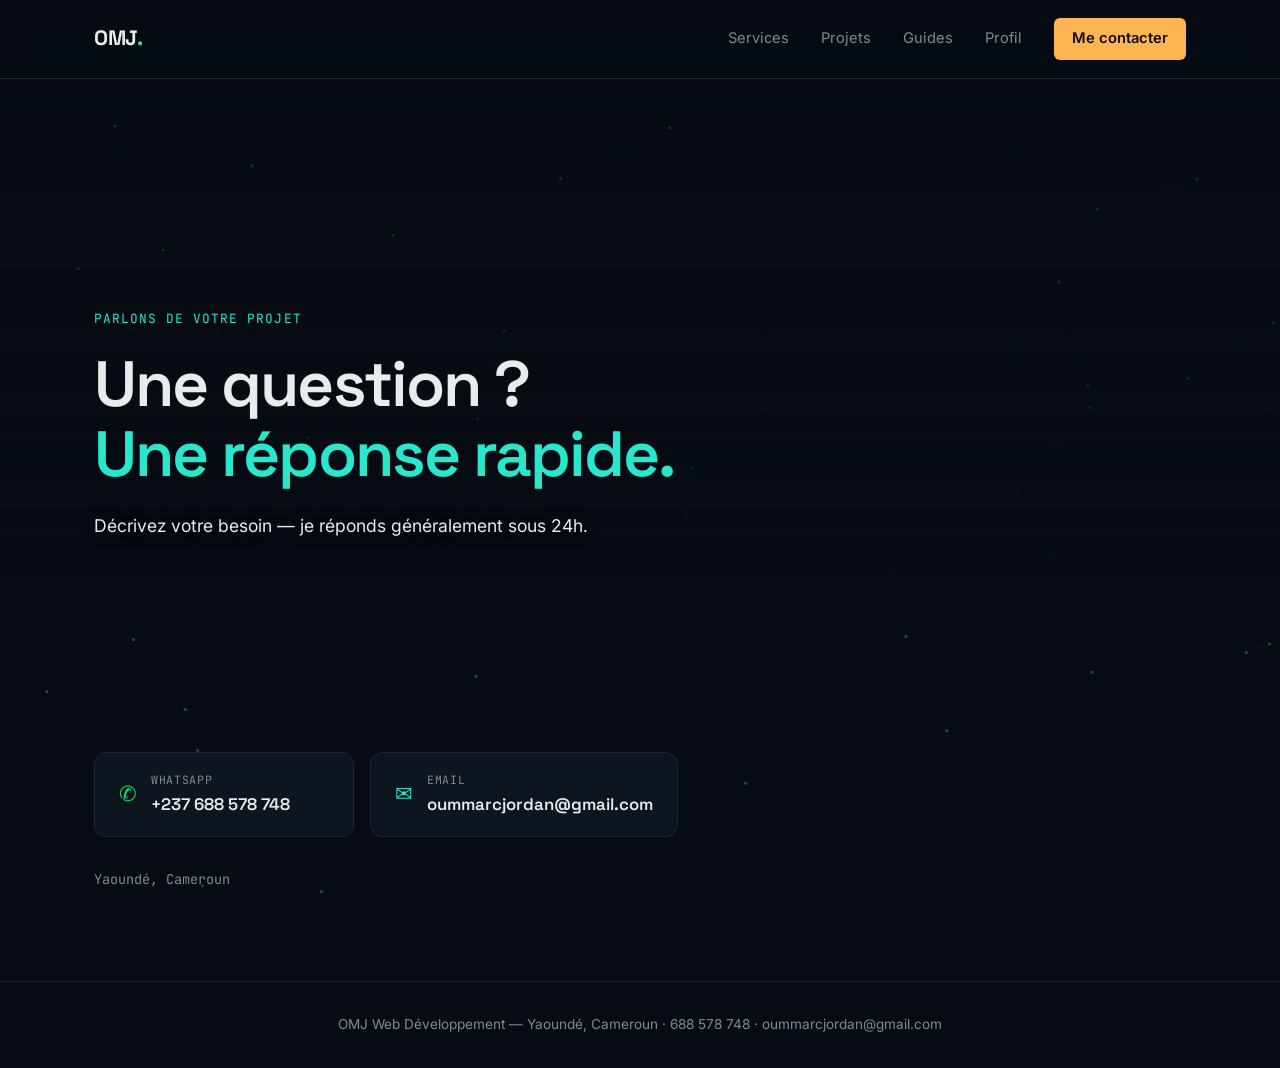
==== contact.html @ 4c15ec17 "Create contact.html" ====
<!DOCTYPE html>
<html lang="fr">
<head>
<meta charset="UTF-8">
<meta name="viewport" content="width=device-width, initial-scale=1.0">
<title>Contact — OMJ Web Développement</title>
<meta name="description" content="Contactez Marc Jordan Oum, OMJ Web Développement — WhatsApp, email, Yaoundé, Cameroun.">
<link href="https://fonts.googleapis.com/css2?family=Space+Grotesk:wght@500;600;700&family=Inter:wght@400;500;600&family=JetBrains+Mono:wght@400;500&display=swap" rel="stylesheet">
<link rel="stylesheet" href="style.css">
</head>
<body>

<div id="preloader">
  <div class="loader-track"><div class="loader-icon">💻</div></div>
  <p class="loader-text">Chargement…</p>
</div>

<canvas id="node-canvas"></canvas>

<nav class="nav">
  <div class="nav-inner">
    <a href="index.html" class="logo">OMJ<span class="logo-dot">.</span></a>
    <div class="nav-links">
      <a href="services.html">Services</a>
      <a href="projets.html">Projets</a>
      <a href="guides.html">Guides</a>
      <a href="profil.html">Profil</a>
      <a href="contact.html" class="nav-cta active">Me contacter</a>
    </div>
  </div>
</nav>

<header class="photo-hero" style="min-height:70svh;">
  <div class="photo-hero-bg" style="background-image:url('images/hero-contact.jpg')"></div>
  <div class="photo-hero-overlay"></div>
  <div class="photo-hero-content">
    <p class="eyebrow">Parlons de votre projet</p>
    <h1 class="hero-title">Une question ?<br><span class="accent">Une réponse rapide.</span></h1>
    <p class="hero-sub">Décrivez votre besoin — je réponds généralement sous 24h.</p>
  </div>
</header>

<section id="contact">
  <div class="contact-actions">
    <a href="https://wa.me/237688578748" target="_blank" rel="noopener" class="contact-btn contact-btn-whatsapp">
      <span class="contact-btn-icon">✆</span>
      <span class="contact-btn-text">
        <span class="contact-btn-label">WhatsApp</span>
        <span class="contact-btn-value">+237 688 578 748</span>
      </span>
    </a>
    <a href="mailto:oummarcjordan@gmail.com" class="contact-btn">
      <span class="contact-btn-icon">✉</span>
      <span class="contact-btn-text">
        <span class="contact-btn-label">Email</span>
        <span class="contact-btn-value">oummarcjordan@gmail.com</span>
      </span>
    </a>
  </div>
  <p class="contact-links">Yaoundé, Cameroun</p>
</section>

<footer class="footer">
  <p>OMJ Web Développement — Yaoundé, Cameroun · 688 578 748 · oummarcjordan@gmail.com</p>
</footer>

<script src="main.js"></script>
</body>
</html>
---- style.css ----
/* ============================================
   TOKENS — Circuit Cyan
   ============================================ */
:root {
  --bg: #060C12;
  --surface: #0D161F;
  --surface-2: #121D28;
  --text: #E8ECEF;
  --text-muted: #7C8B96;
  --accent: #29E7CD;
  --accent-dim: #29E7CD22;
  --warm: #FFB454;
  --warm-dim: #FFB45422;
  --border: #1C2833;

  --font-display: 'Space Grotesk', sans-serif;
  --font-body: 'Inter', sans-serif;
  --font-mono: 'JetBrains Mono', monospace;

  --maxw: 1140px;
}

* { margin: 0; padding: 0; box-sizing: border-box; }

html { scroll-behavior: smooth; }

body {
  background: var(--bg);
  color: var(--text);
  font-family: var(--font-body);
  line-height: 1.6;
  -webkit-font-smoothing: antialiased;
  overflow-x: hidden;
}

a { color: inherit; text-decoration: none; }
ul { list-style: none; }

@media (prefers-reduced-motion: reduce) {
  *, *::before, *::after {
    animation-duration: 0.01ms !important;
    transition-duration: 0.01ms !important;
  }
}

/* PRELOADER */
#preloader {
  position: fixed;
  inset: 0;
  z-index: 999;
  background: var(--bg);
  display: flex;
  flex-direction: column;
  align-items: center;
  justify-content: center;
  gap: 22px;
  transition: opacity 0.5s ease, visibility 0.5s ease;
}
#preloader.hidden { opacity: 0; visibility: hidden; pointer-events: none; }
.loader-track { width: 140px; height: 2px; background: var(--border); position: relative; overflow: visible; }
.loader-icon {
  position: absolute; top: 50%; left: 0; transform: translateY(-50%);
  font-size: 1.3rem; color: var(--accent);
  animation: loader-slide 1.4s ease-in-out infinite;
}
@keyframes loader-slide {
  0% { left: 0; opacity: 0.4; }
  50% { opacity: 1; }
  100% { left: calc(100% - 20px); opacity: 0.4; }
}
.loader-text {
  font-family: var(--font-mono); font-size: 0.75rem; color: var(--text-muted);
  letter-spacing: 0.1em; text-transform: uppercase;
}

/* CANVAS FOND (noeuds) */
#node-canvas {
  position: fixed; top: 0; left: 0; width: 100%; height: 100%;
  z-index: 0; opacity: 0.45; pointer-events: none;
}

/* PHOTO HERO PLEIN ECRAN */
.photo-hero {
  position: relative; min-height: 100svh; width: 100%;
  display: flex; align-items: flex-end; z-index: 1; overflow: hidden;
}
.photo-hero-bg {
  position: absolute; inset: 0; background-size: cover;
  background-position: center 20%; z-index: 0;
}
.photo-hero-overlay {
  position: absolute; inset: 0;
  background: linear-gradient(0deg, var(--bg) 5%, rgba(6,12,18,0.55) 45%, rgba(6,12,18,0.35) 100%);
  z-index: 1;
}
.photo-hero-content {
  position: relative; z-index: 2; max-width: var(--maxw);
  margin: 0 auto; padding: 0 24px 90px; width: 100%;
}
#brain-canvas { position: absolute; inset: 0; z-index: 1; opacity: 0.55; mix-blend-mode: screen; }

.eyebrow {
  font-family: var(--font-mono); font-size: 0.8rem; color: var(--accent);
  letter-spacing: 0.08em; text-transform: uppercase; margin-bottom: 20px;
}
.hero-title {
  font-family: var(--font-display); font-size: clamp(2.2rem, 6vw, 4rem);
  font-weight: 600; line-height: 1.1; letter-spacing: -0.03em; max-width: 16ch;
}
.hero-title .accent { color: var(--accent); }
.hero-sub {
  margin-top: 22px; font-size: 1.1rem; color: var(--text); max-width: 48ch;
  text-shadow: 0 2px 12px rgba(0,0,0,0.5);
}
.hero-actions { margin-top: 36px; display: flex; gap: 16px; flex-wrap: wrap; }

.btn {
  padding: 14px 26px; border-radius: 8px; font-weight: 600; font-size: 0.95rem;
  display: inline-block; transition: transform 0.15s ease, opacity 0.15s ease;
}
.btn:hover { transform: translateY(-2px); }
.btn-primary { background: var(--warm); color: #0B0E14; }
.btn-ghost { border: 1px solid rgba(232,236,239,0.4); color: var(--text); backdrop-filter: blur(6px); }
.btn-ghost:hover { border-color: var(--accent); }

/* NAV */
.nav {
  position: fixed; top: 0; left: 0; right: 0; z-index: 100;
  background: rgba(6, 12, 18, 0.75); backdrop-filter: blur(12px);
  border-bottom: 1px solid var(--border);
}
.nav-inner {
  max-width: var(--maxw); margin: 0 auto; padding: 18px 24px;
  display: flex; justify-content: space-between; align-items: center;
}
.logo { font-family: var(--font-display); font-weight: 700; font-size: 1.3rem; letter-spacing: -0.02em; }
.logo-dot { color: var(--accent); }
.nav-links { display: flex; align-items: center; gap: 32px; font-size: 0.92rem; color: var(--text-muted); }
.nav-links a:hover { color: var(--text); }
.nav-links a.active { color: var(--accent); }
.nav-cta { background: var(--warm); color: #0B0E14 !important; padding: 9px 18px; border-radius: 6px; font-weight: 600; }
.nav-cta:hover { opacity: 0.9; }

/* HERO FLOW (diagramme home) */
.hero-flow { display: flex; align-items: center; justify-content: center; gap: 0; flex-wrap: wrap; padding: 32px 0; }
.flow-node {
  background: rgba(13,22,31,0.85); border: 1px solid var(--border); border-radius: 10px;
  padding: 18px 22px; display: flex; flex-direction: column; gap: 6px; min-width: 160px;
  animation: pulse-node 3s ease-in-out infinite; backdrop-filter: blur(6px);
}
.flow-process { border-color: var(--accent); box-shadow: 0 0 24px var(--accent-dim); animation-delay: 0.5s; }
.flow-output { animation-delay: 1s; }
@keyframes pulse-node { 0%, 100% { transform: scale(1); } 50% { transform: scale(1.03); } }
.flow-label { font-family: var(--font-mono); font-size: 0.7rem; color: var(--text-muted); letter-spacing: 0.08em; }
.flow-value { font-family: var(--font-display); font-size: 0.95rem; font-weight: 500; }
.flow-line { width: 48px; height: 2px; background: linear-gradient(90deg, var(--border), var(--accent)); position: relative; overflow: hidden; }
.flow-line::after {
  content: ''; position: absolute; top: 0; left: -100%; width: 100%; height: 100%;
  background: var(--accent); animation: flow-travel 2s linear infinite;
}
.flow-line-2::after { animation-delay: 1s; }
@keyframes flow-travel { to { left: 100%; } }
@media (max-width: 640px) { .flow-line { width: 2px; height: 24px; } }

/* SECTIONS */
section { position: relative; z-index: 1; max-width: var(--maxw); margin: 0 auto; padding: 90px 24px; }
.section-eyebrow {
  font-family: var(--font-mono); font-size: 0.8rem; color: var(--accent);
  letter-spacing: 0.08em; text-transform: uppercase; margin-bottom: 14px;
}
.section-title {
  font-family: var(--font-display); font-size: clamp(1.8rem, 4vw, 2.6rem);
  font-weight: 600; letter-spacing: -0.02em; max-width: 18ch;
}
.section-sub { margin-top: 16px; color: var(--text-muted); max-width: 50ch; font-size: 1.05rem; }

/* ACCORDEONS */
.accordion-group { margin-top: 48px; display: flex; flex-direction: column; gap: 14px; }
.accordion { background: var(--surface); border: 1px solid var(--border); border-radius: 12px; overflow: hidden; }
.accordion[open] { border-color: var(--accent); }
.accordion summary {
  list-style: none; cursor: pointer; padding: 22px 26px; display: flex; align-items: center;
  justify-content: space-between; gap: 16px; font-family: var(--font-display); font-weight: 600; font-size: 1.08rem;
}
.accordion summary::-webkit-details-marker { display: none; }
.accordion summary .acc-meta {
  font-family: var(--font-mono); font-weight: 400; font-size: 0.78rem; color: var(--text-muted);
  margin-left: auto; margin-right: 14px; white-space: nowrap;
}
.accordion summary .acc-arrow { color: var(--accent); font-size: 1rem; transition: transform 0.25s ease; flex-shrink: 0; }
.accordion[open] summary .acc-arrow { transform: rotate(180deg); }
.accordion-body { padding: 0 26px 28px; animation: acc-reveal 0.25s ease; }
@keyframes acc-reveal { from { opacity: 0; transform: translateY(-6px); } to { opacity: 1; transform: translateY(0); } }
.accordion-body p.acc-intro { color: var(--text-muted); font-size: 0.95rem; margin-bottom: 22px; max-width: 60ch; }

/* CARTES */
.card-grid { display: grid; grid-template-columns: repeat(auto-fit, minmax(250px, 1fr)); gap: 18px; }
.price-card {
  background: var(--surface-2); border: 1px solid var(--border); border-radius: 12px;
  padding: 26px 24px; transition: transform 0.2s ease, border-color 0.2s ease;
}
.price-card:hover { transform: translateY(-3px); border-color: var(--accent); }
.price-card h4 { font-family: var(--font-display); font-size: 1.05rem; font-weight: 600; margin-bottom: 10px; }
.price-range { font-family: var(--font-mono); font-size: 1.15rem; font-weight: 500; color: var(--accent); margin-bottom: 4px; }
.price-range-usd { font-family: var(--font-mono); font-size: 0.82rem; color: var(--warm); margin-bottom: 14px; }
.price-desc { color: var(--text-muted); font-size: 0.9rem; }
.pricing-note { margin-top: 28px; color: var(--text-muted); font-size: 0.85rem; }
.pricing-note a { color: var(--accent); border-bottom: 1px solid var(--accent); }

/* PROJETS */
.project-card { background: var(--surface-2); border: 1px solid var(--border); border-radius: 12px; padding: 28px; display: flex; flex-direction: column; gap: 12px; }
.project-card h4 { font-family: var(--font-display); font-size: 1.1rem; font-weight: 600; }
.project-card p { color: var(--text-muted); font-size: 0.92rem; }
.project-status {
  font-family: var(--font-mono); font-size: 0.7rem; text-transform: uppercase; letter-spacing: 0.06em;
  color: var(--accent); width: fit-content; padding: 4px 10px; border: 1px solid var(--accent); border-radius: 20px;
}
.project-link { margin-top: 6px; font-family: var(--font-mono); font-size: 0.85rem; color: var(--warm); display: inline-flex; align-items: center; gap: 6px; width: fit-content; }
.project-link:hover { text-decoration: underline; }

/* GUIDES */
.guide-card { background: var(--surface-2); border: 1px solid var(--border); border-radius: 12px; overflow: hidden; display: flex; flex-direction: column; }
.guide-cover { width: 100%; aspect-ratio: 3/4; object-fit: cover; display: block; }
.guide-body { padding: 20px; display: flex; flex-direction: column; gap: 8px; flex: 1; }
.guide-body h4 { font-family: var(--font-display); font-size: 1rem; font-weight: 600; }
.guide-body p { color: var(--text-muted); font-size: 0.88rem; flex: 1; }
.guide-price { font-family: var(--font-mono); color: var(--accent); font-size: 1rem; }
.guide-price-usd { font-family: var(--font-mono); color: var(--warm); font-size: 0.78rem; margin-bottom: 8px; }
.guide-cta { margin-top: 6px; text-align: center; background: var(--warm); color: #0B0E14; padding: 10px; border-radius: 8px; font-weight: 600; font-size: 0.88rem; }
.guide-cta:hover { opacity: 0.9; }
.guides-grid { display: grid; grid-template-columns: repeat(auto-fit, minmax(220px, 1fr)); gap: 20px; margin-top: 48px; }
.pack-banner {
  margin-top: 44px; background: linear-gradient(135deg, var(--surface-2), var(--surface));
  border: 1px solid var(--accent); border-radius: 14px; padding: 32px;
  display: flex; flex-wrap: wrap; gap: 24px; align-items: center; justify-content: space-between;
}
.pack-banner h4 { font-family: var(--font-display); font-size: 1.3rem; margin-bottom: 6px; }
.pack-banner p { color: var(--text-muted); font-size: 0.92rem; }

/* TRUST */
.trust-grid { margin-top: 48px; display: grid; grid-template-columns: repeat(auto-fit, minmax(280px, 1fr)); gap: 24px; }
.trust-card { background: var(--surface); border: 1px solid var(--border); border-left: 3px solid var(--accent); border-radius: 10px; padding: 28px; }
.trust-card p { font-family: var(--font-display); font-size: 1.05rem; font-weight: 500; line-height: 1.5; margin-bottom: 16px; }
.trust-card cite { font-family: var(--font-mono); font-size: 0.8rem; color: var(--text-muted); font-style: normal; }

/* PROCESS */
.process-flow { margin-top: 48px; display: grid; grid-template-columns: repeat(auto-fit, minmax(220px, 1fr)); gap: 32px; }
.process-step { border-left: 2px solid var(--accent); padding-left: 24px; }
.process-step h3 { font-family: var(--font-display); font-size: 1.25rem; font-weight: 600; margin-bottom: 10px; }
.process-step p { color: var(--text-muted); font-size: 0.95rem; }

/* PROFIL */
.profile-block { margin-top: 20px; display: grid; gap: 40px; }
.profile-summary { color: var(--text-muted); font-size: 1.02rem; max-width: 62ch; }
.timeline { margin-top: 8px; display: flex; flex-direction: column; gap: 22px; }
.timeline-item { border-left: 2px solid var(--border); padding-left: 20px; position: relative; }
.timeline-item::before { content: ''; position: absolute; left: -5px; top: 4px; width: 8px; height: 8px; border-radius: 50%; background: var(--accent); }
.timeline-item h4 { font-family: var(--font-display); font-size: 1rem; font-weight: 600; }
.timeline-item span { font-family: var(--font-mono); font-size: 0.75rem; color: var(--text-muted); }

/* CONTACT */
.contact-actions { margin-top: 32px; display: flex; flex-wrap: wrap; gap: 16px; }
.contact-btn {
  display: flex; align-items: center; gap: 14px; background: var(--surface); border: 1px solid var(--border);
  border-radius: 12px; padding: 18px 24px; min-width: 260px; transition: transform 0.15s ease, border-color 0.15s ease;
}
.contact-btn:hover { transform: translateY(-2px); border-color: var(--accent); }
.contact-btn-icon { font-size: 1.3rem; color: var(--accent); line-height: 1; }
.contact-btn-text { display: flex; flex-direction: column; gap: 2px; }
.contact-btn-label { font-family: var(--font-mono); font-size: 0.72rem; color: var(--text-muted); text-transform: uppercase; letter-spacing: 0.06em; }
.contact-btn-value { font-family: var(--font-display); font-size: 1.05rem; font-weight: 600; color: var(--text); }
.contact-btn-whatsapp .contact-btn-icon { color: #25D366; }
.contact-links { margin-top: 32px; display: flex; gap: 24px; font-family: var(--font-mono); font-size: 0.85rem; color: var(--text-muted); }
.contact-links a:hover { color: var(--text); }

/* FOOTER */
.footer { position: relative; z-index: 1; text-align: center; padding: 32px 24px; border-top: 1px solid var(--border); color: var(--text-muted); font-size: 0.85rem; }

/* FOCUS */
a:focus-visible, button:focus-visible { outline: 2px solid var(--accent); outline-offset: 3px; }

/* RESPONSIVE */
@media (max-width: 768px) {
  .nav-links { gap: 18px; font-size: 0.85rem; }
  .nav-links a:not(.nav-cta) { display: none; }
  section { padding: 64px 20px; }
  .hero-flow { flex-direction: column; }
  .photo-hero-content { padding: 0 20px 60px; }
  .accordion summary .acc-meta { display: none; }
  .pack-banner { flex-direction: column; align-items: flex-start; }
}
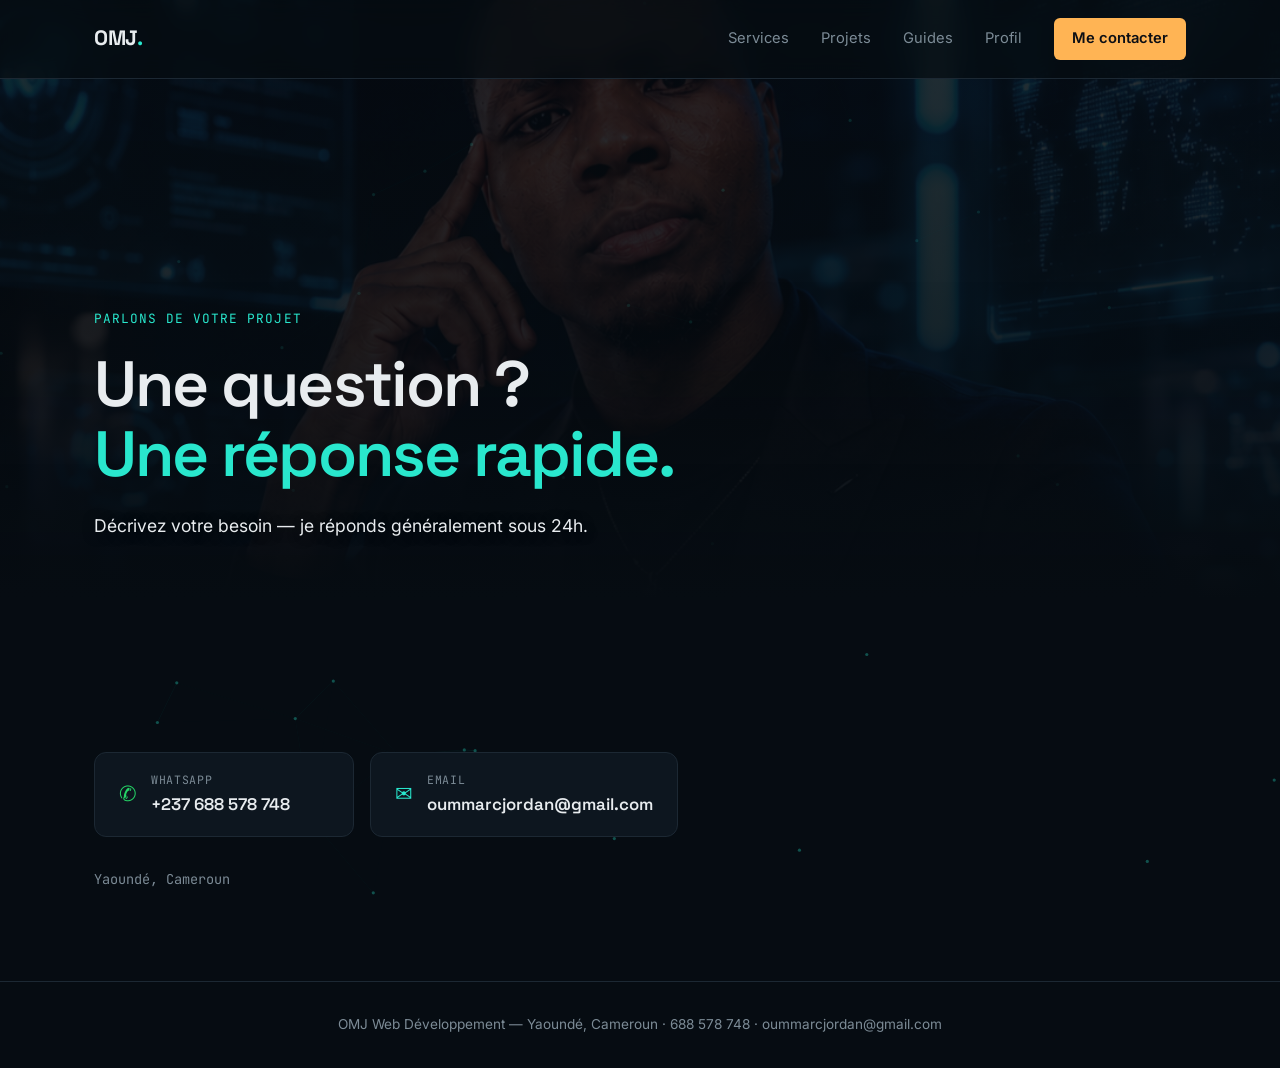
==== commit 365dda54: "Update contact.html" ====
--- a/contact.html
+++ b/contact.html
@@ -31,7 +31,7 @@
 </nav>
 
 <header class="photo-hero" style="min-height:70svh;">
-  <div class="photo-hero-bg" style="background-image:url('images/hero-contact.jpg')"></div>
+  <div class="photo-hero-bg" style="background-image:url('images/hero-contact.png')"></div>
   <div class="photo-hero-overlay"></div>
   <div class="photo-hero-content">
     <p class="eyebrow">Parlons de votre projet</p>
@@ -66,4 +66,4 @@
 
 <script src="main.js"></script>
 </body>
-</html>
+      </html>
--- a/style.css
+++ b/style.css
@@ -87,6 +87,7 @@
 .photo-hero-bg {
   position: absolute; inset: 0; background-size: cover;
   background-position: center 20%; z-index: 0;
+  opacity: 0.32; filter: brightness(0.75) saturate(0.85);
 }
 .photo-hero-overlay {
   position: absolute; inset: 0;
@@ -97,7 +98,7 @@
   position: relative; z-index: 2; max-width: var(--maxw);
   margin: 0 auto; padding: 0 24px 90px; width: 100%;
 }
-#brain-canvas { position: absolute; inset: 0; z-index: 1; opacity: 0.55; mix-blend-mode: screen; }
+#brain-canvas { position: absolute; inset: 0; z-index: 1; opacity: 1; mix-blend-mode: screen; }
 
 .eyebrow {
   font-family: var(--font-mono); font-size: 0.8rem; color: var(--accent);
@@ -288,4 +289,4 @@
   .photo-hero-content { padding: 0 20px 60px; }
   .accordion summary .acc-meta { display: none; }
   .pack-banner { flex-direction: column; align-items: flex-start; }
-}
+   }
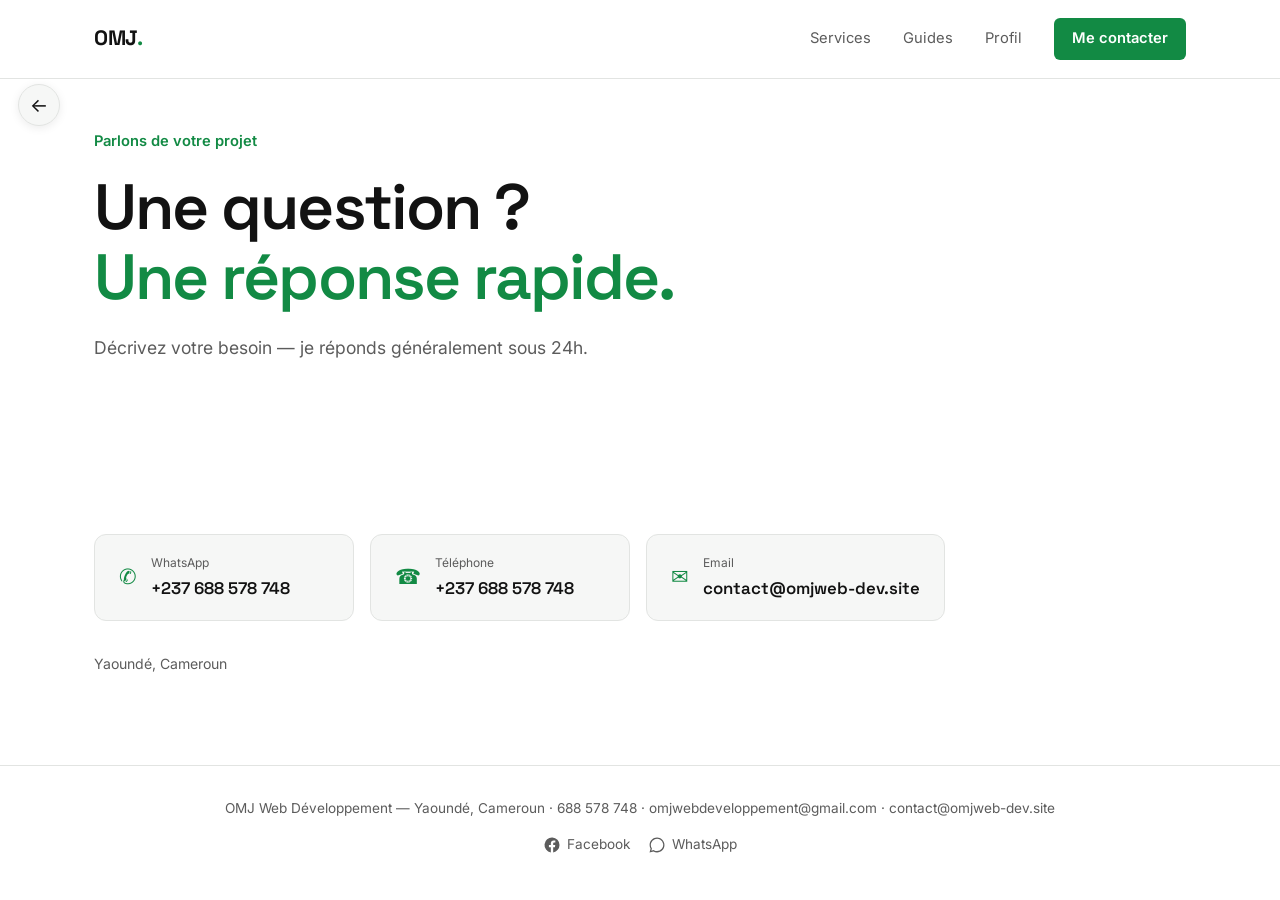
==== commit d9b10a16: "Add files via upload" ====
--- a/contact.html
+++ b/contact.html
@@ -4,7 +4,7 @@
 <meta charset="UTF-8">
 <meta name="viewport" content="width=device-width, initial-scale=1.0">
 <title>Contact — OMJ Web Développement</title>
-<meta name="description" content="Contactez Marc Jordan Oum, OMJ Web Développement — WhatsApp, email, Yaoundé, Cameroun.">
+<meta name="description" content="Contactez Marc Jordan Oum, OMJ Web Développement — WhatsApp, email, téléphone, Yaoundé, Cameroun.">
 <link href="https://fonts.googleapis.com/css2?family=Space+Grotesk:wght@500;600;700&family=Inter:wght@400;500;600&family=JetBrains+Mono:wght@400;500&display=swap" rel="stylesheet">
 <link rel="stylesheet" href="style.css">
 </head>
@@ -15,29 +15,35 @@
   <p class="loader-text">Chargement…</p>
 </div>
 
-<canvas id="node-canvas"></canvas>
-
 <nav class="nav">
   <div class="nav-inner">
     <a href="index.html" class="logo">OMJ<span class="logo-dot">.</span></a>
     <div class="nav-links">
       <a href="services.html">Services</a>
-      <a href="projets.html">Projets</a>
       <a href="guides.html">Guides</a>
       <a href="profil.html">Profil</a>
       <a href="contact.html" class="nav-cta active">Me contacter</a>
     </div>
+    <button class="nav-burger" id="navBurger" aria-label="Ouvrir le menu">
+      <span></span><span></span><span></span>
+    </button>
   </div>
 </nav>
 
-<header class="photo-hero" style="min-height:70svh;">
-  <div class="photo-hero-bg" style="background-image:url('images/hero-contact.png')"></div>
-  <div class="photo-hero-overlay"></div>
-  <div class="photo-hero-content">
-    <p class="eyebrow">Parlons de votre projet</p>
-    <h1 class="hero-title">Une question ?<br><span class="accent">Une réponse rapide.</span></h1>
-    <p class="hero-sub">Décrivez votre besoin — je réponds généralement sous 24h.</p>
-  </div>
+<div class="nav-scrim" id="navScrim"></div>
+<div class="nav-drawer" id="navDrawer">
+  <a href="services.html">Services</a>
+  <a href="guides.html">Guides</a>
+  <a href="profil.html">Profil</a>
+  <a href="contact.html" class="nav-drawer-cta active">Me contacter</a>
+</div>
+
+<a href="javascript:history.back()" class="back-btn" aria-label="Retour">←</a>
+
+<header class="page-hero">
+  <p class="eyebrow">Parlons de votre projet</p>
+  <h1 class="hero-title">Une question ?<br><span class="accent">Une réponse rapide.</span></h1>
+  <p class="hero-sub">Décrivez votre besoin — je réponds généralement sous 24h.</p>
 </header>
 
 <section id="contact">
@@ -49,11 +55,18 @@
         <span class="contact-btn-value">+237 688 578 748</span>
       </span>
     </a>
-    <a href="mailto:oummarcjordan@gmail.com" class="contact-btn">
+    <a href="tel:+237688578748" class="contact-btn">
+      <span class="contact-btn-icon">☎</span>
+      <span class="contact-btn-text">
+        <span class="contact-btn-label">Téléphone</span>
+        <span class="contact-btn-value">+237 688 578 748</span>
+      </span>
+    </a>
+    <a href="mailto:contact@omjweb-dev.site" class="contact-btn">
       <span class="contact-btn-icon">✉</span>
       <span class="contact-btn-text">
         <span class="contact-btn-label">Email</span>
-        <span class="contact-btn-value">oummarcjordan@gmail.com</span>
+        <span class="contact-btn-value">contact@omjweb-dev.site</span>
       </span>
     </a>
   </div>
@@ -61,9 +74,19 @@
 </section>
 
 <footer class="footer">
-  <p>OMJ Web Développement — Yaoundé, Cameroun · 688 578 748 · oummarcjordan@gmail.com</p>
+  <p>OMJ Web Développement — Yaoundé, Cameroun · 688 578 748 · omjwebdeveloppement@gmail.com · contact@omjweb-dev.site</p>
+  <div class="social-links">
+    <a href="https://www.facebook.com/profile.php?id=61590940675286" target="_blank" rel="noopener">
+      <svg viewBox="0 0 24 24"><path d="M22 12a10 10 0 1 0-11.56 9.88v-6.99H7.9V12h2.54V9.8c0-2.5 1.49-3.89 3.78-3.89 1.09 0 2.23.2 2.23.2v2.45h-1.26c-1.24 0-1.62.77-1.62 1.56V12h2.77l-.44 2.89h-2.33v6.99A10 10 0 0 0 22 12z"/></svg>
+      Facebook
+    </a>
+    <a href="https://wa.me/237688578748" target="_blank" rel="noopener">
+      <svg viewBox="0 0 24 24"><path d="M12.04 2c-5.46 0-9.9 4.44-9.9 9.9 0 1.75.46 3.45 1.32 4.95L2 22l5.25-1.38a9.9 9.9 0 0 0 4.79 1.22h.01c5.46 0 9.9-4.44 9.9-9.9 0-2.64-1.03-5.13-2.9-7C17.19 3.03 14.68 2 12.04 2zm0 18.15h-.01a8.2 8.2 0 0 1-4.19-1.15l-.3-.18-3.12.82.83-3.04-.2-.31a8.24 8.24 0 1 1 6.99 3.86z"/></svg>
+      WhatsApp
+    </a>
+  </div>
 </footer>
 
 <script src="main.js"></script>
 </body>
-      </html>
+</html>
--- a/style.css
+++ b/style.css
@@ -1,17 +1,16 @@
 /* ============================================
-   TOKENS — Circuit Cyan
+   TOKENS — Blanc / Noir / Vert
    ============================================ */
 :root {
-  --bg: #060C12;
-  --surface: #0D161F;
-  --surface-2: #121D28;
-  --text: #E8ECEF;
-  --text-muted: #7C8B96;
-  --accent: #29E7CD;
-  --accent-dim: #29E7CD22;
-  --warm: #FFB454;
-  --warm-dim: #FFB45422;
-  --border: #1C2833;
+  --bg: #FFFFFF;
+  --surface: #F6F7F6;
+  --surface-2: #EFF1EF;
+  --text: #121212;
+  --text-muted: #5C5C5C;
+  --accent: #128A44;
+  --accent-strong: #0D6B34;
+  --accent-dim: #128A4418;
+  --border: #E2E4E2;
 
   --font-display: 'Space Grotesk', sans-serif;
   --font-body: 'Inter', sans-serif;
@@ -69,40 +68,34 @@
   100% { left: calc(100% - 20px); opacity: 0.4; }
 }
 .loader-text {
-  font-family: var(--font-mono); font-size: 0.75rem; color: var(--text-muted);
-  letter-spacing: 0.1em; text-transform: uppercase;
-}
-
-/* CANVAS FOND (noeuds) */
-#node-canvas {
-  position: fixed; top: 0; left: 0; width: 100%; height: 100%;
-  z-index: 0; opacity: 0.45; pointer-events: none;
-}
-
-/* PHOTO HERO PLEIN ECRAN */
-.photo-hero {
+  font-family: var(--font-body); font-size: 0.8rem; color: var(--text-muted);
+}
+
+/* VIDEO HERO PLEIN ECRAN */
+.video-hero {
   position: relative; min-height: 100svh; width: 100%;
   display: flex; align-items: flex-end; z-index: 1; overflow: hidden;
-}
-.photo-hero-bg {
-  position: absolute; inset: 0; background-size: cover;
-  background-position: center 20%; z-index: 0;
-  opacity: 0.32; filter: brightness(0.75) saturate(0.85);
-}
-.photo-hero-overlay {
+  background: var(--bg);
+}
+.hero-media {
+  position: absolute; inset: 0; width: 100%; height: 100%;
+  object-fit: cover; z-index: 0;
+  opacity: 0.55; filter: brightness(0.8) saturate(0.9);
+  transition: opacity 0.6s ease;
+}
+.hero-overlay {
   position: absolute; inset: 0;
-  background: linear-gradient(0deg, var(--bg) 5%, rgba(6,12,18,0.55) 45%, rgba(6,12,18,0.35) 100%);
+  background: linear-gradient(0deg, var(--bg) 8%, rgba(10,10,10,0.55) 45%, rgba(10,10,10,0.3) 100%);
   z-index: 1;
 }
-.photo-hero-content {
+.hero-content {
   position: relative; z-index: 2; max-width: var(--maxw);
   margin: 0 auto; padding: 0 24px 90px; width: 100%;
 }
-#brain-canvas { position: absolute; inset: 0; z-index: 1; opacity: 1; mix-blend-mode: screen; }
 
 .eyebrow {
-  font-family: var(--font-mono); font-size: 0.8rem; color: var(--accent);
-  letter-spacing: 0.08em; text-transform: uppercase; margin-bottom: 20px;
+  font-size: 0.92rem; font-weight: 600; color: var(--accent);
+  margin-bottom: 18px;
 }
 .hero-title {
   font-family: var(--font-display); font-size: clamp(2.2rem, 6vw, 4rem);
@@ -111,23 +104,31 @@
 .hero-title .accent { color: var(--accent); }
 .hero-sub {
   margin-top: 22px; font-size: 1.1rem; color: var(--text); max-width: 48ch;
-  text-shadow: 0 2px 12px rgba(0,0,0,0.5);
 }
 .hero-actions { margin-top: 36px; display: flex; gap: 16px; flex-wrap: wrap; }
+
+/* Sur la home (video en fond sombre), le texte du hero reste blanc */
+.video-hero .hero-title, .video-hero .hero-sub { color: #FFFFFF; text-shadow: 0 2px 14px rgba(0,0,0,0.55); }
+
+/* En-tete simple pour les pages secondaires (Services, Guides...) — pas de video, thème clair */
+.page-hero { max-width: var(--maxw); margin: 0 auto; padding: 130px 24px 50px; }
+.page-hero .hero-title { color: var(--text); max-width: 20ch; }
+.page-hero .hero-sub { color: var(--text-muted); max-width: 55ch; }
 
 .btn {
   padding: 14px 26px; border-radius: 8px; font-weight: 600; font-size: 0.95rem;
   display: inline-block; transition: transform 0.15s ease, opacity 0.15s ease;
 }
 .btn:hover { transform: translateY(-2px); }
-.btn-primary { background: var(--warm); color: #0B0E14; }
-.btn-ghost { border: 1px solid rgba(232,236,239,0.4); color: var(--text); backdrop-filter: blur(6px); }
+.btn-primary { background: var(--accent); color: #FFFFFF; }
+.btn-primary:hover { background: var(--accent-strong); }
+.btn-ghost { border: 1px solid rgba(245,245,245,0.4); color: var(--text); backdrop-filter: blur(6px); }
 .btn-ghost:hover { border-color: var(--accent); }
 
 /* NAV */
 .nav {
   position: fixed; top: 0; left: 0; right: 0; z-index: 100;
-  background: rgba(6, 12, 18, 0.75); backdrop-filter: blur(12px);
+  background: rgba(255, 255, 255, 0.88); backdrop-filter: blur(12px);
   border-bottom: 1px solid var(--border);
 }
 .nav-inner {
@@ -139,35 +140,52 @@
 .nav-links { display: flex; align-items: center; gap: 32px; font-size: 0.92rem; color: var(--text-muted); }
 .nav-links a:hover { color: var(--text); }
 .nav-links a.active { color: var(--accent); }
-.nav-cta { background: var(--warm); color: #0B0E14 !important; padding: 9px 18px; border-radius: 6px; font-weight: 600; }
-.nav-cta:hover { opacity: 0.9; }
-
-/* HERO FLOW (diagramme home) */
-.hero-flow { display: flex; align-items: center; justify-content: center; gap: 0; flex-wrap: wrap; padding: 32px 0; }
-.flow-node {
-  background: rgba(13,22,31,0.85); border: 1px solid var(--border); border-radius: 10px;
-  padding: 18px 22px; display: flex; flex-direction: column; gap: 6px; min-width: 160px;
-  animation: pulse-node 3s ease-in-out infinite; backdrop-filter: blur(6px);
-}
-.flow-process { border-color: var(--accent); box-shadow: 0 0 24px var(--accent-dim); animation-delay: 0.5s; }
-.flow-output { animation-delay: 1s; }
-@keyframes pulse-node { 0%, 100% { transform: scale(1); } 50% { transform: scale(1.03); } }
-.flow-label { font-family: var(--font-mono); font-size: 0.7rem; color: var(--text-muted); letter-spacing: 0.08em; }
-.flow-value { font-family: var(--font-display); font-size: 0.95rem; font-weight: 500; }
-.flow-line { width: 48px; height: 2px; background: linear-gradient(90deg, var(--border), var(--accent)); position: relative; overflow: hidden; }
-.flow-line::after {
-  content: ''; position: absolute; top: 0; left: -100%; width: 100%; height: 100%;
-  background: var(--accent); animation: flow-travel 2s linear infinite;
-}
-.flow-line-2::after { animation-delay: 1s; }
-@keyframes flow-travel { to { left: 100%; } }
-@media (max-width: 640px) { .flow-line { width: 2px; height: 24px; } }
+.nav-cta { background: var(--accent); color: #FFFFFF !important; padding: 9px 18px; border-radius: 6px; font-weight: 600; }
+.nav-cta:hover { background: var(--accent-strong); }
+
+/* HAMBURGER (mobile uniquement) */
+.nav-burger {
+  display: none; flex-direction: column; gap: 5px; background: none; border: none;
+  cursor: pointer; padding: 6px; z-index: 210;
+}
+.nav-burger span { width: 24px; height: 2px; background: var(--text); border-radius: 2px; transition: transform 0.25s ease, opacity 0.25s ease; }
+.nav-burger.open span:nth-child(1) { transform: translateY(7px) rotate(45deg); }
+.nav-burger.open span:nth-child(2) { opacity: 0; }
+.nav-burger.open span:nth-child(3) { transform: translateY(-7px) rotate(-45deg); }
+
+.nav-drawer {
+  position: fixed; top: 0; right: 0; height: 100vh; width: min(78vw, 300px);
+  background: var(--surface); border-left: 1px solid var(--border);
+  z-index: 205; padding: 90px 28px 32px;
+  display: flex; flex-direction: column; gap: 26px;
+  transform: translateX(100%); transition: transform 0.3s ease;
+}
+.nav-drawer.open { transform: translateX(0); }
+.nav-drawer a { font-family: var(--font-display); font-size: 1.15rem; font-weight: 600; color: var(--text); }
+.nav-drawer a.active { color: var(--accent); }
+.nav-drawer-cta { margin-top: auto; background: var(--accent); color: #fff; text-align: center; padding: 12px; border-radius: 8px; font-weight: 600; }
+
+.nav-scrim {
+  position: fixed; inset: 0; background: rgba(0,0,0,0.5); z-index: 204;
+  opacity: 0; pointer-events: none; transition: opacity 0.25s ease;
+}
+.nav-scrim.open { opacity: 1; pointer-events: auto; }
+
+/* COMMENT CA MARCHE (remplace l'ancien diagramme INPUT/AUTOMATE/OUTPUT) */
+.how-steps { display: flex; gap: 28px; flex-wrap: wrap; padding: 8px 0; }
+.how-step {
+  flex: 1 1 220px; background: var(--surface); border: 1px solid var(--border);
+  border-radius: 10px; padding: 22px 22px 24px;
+}
+.how-step-num { font-family: var(--font-display); font-size: 1.6rem; font-weight: 700; color: var(--accent); }
+.how-step h3 { font-family: var(--font-display); font-size: 1.05rem; font-weight: 600; margin-top: 8px; }
+.how-step p { color: var(--text-muted); font-size: 0.92rem; margin-top: 6px; }
 
 /* SECTIONS */
 section { position: relative; z-index: 1; max-width: var(--maxw); margin: 0 auto; padding: 90px 24px; }
 .section-eyebrow {
-  font-family: var(--font-mono); font-size: 0.8rem; color: var(--accent);
-  letter-spacing: 0.08em; text-transform: uppercase; margin-bottom: 14px;
+  font-size: 0.92rem; font-weight: 600; color: var(--accent);
+  margin-bottom: 12px;
 }
 .section-title {
   font-family: var(--font-display); font-size: clamp(1.8rem, 4vw, 2.6rem);
@@ -203,21 +221,10 @@
 .price-card:hover { transform: translateY(-3px); border-color: var(--accent); }
 .price-card h4 { font-family: var(--font-display); font-size: 1.05rem; font-weight: 600; margin-bottom: 10px; }
 .price-range { font-family: var(--font-mono); font-size: 1.15rem; font-weight: 500; color: var(--accent); margin-bottom: 4px; }
-.price-range-usd { font-family: var(--font-mono); font-size: 0.82rem; color: var(--warm); margin-bottom: 14px; }
+.price-range-usd { font-family: var(--font-mono); font-size: 0.82rem; color: var(--text-muted); margin-bottom: 14px; }
 .price-desc { color: var(--text-muted); font-size: 0.9rem; }
 .pricing-note { margin-top: 28px; color: var(--text-muted); font-size: 0.85rem; }
 .pricing-note a { color: var(--accent); border-bottom: 1px solid var(--accent); }
-
-/* PROJETS */
-.project-card { background: var(--surface-2); border: 1px solid var(--border); border-radius: 12px; padding: 28px; display: flex; flex-direction: column; gap: 12px; }
-.project-card h4 { font-family: var(--font-display); font-size: 1.1rem; font-weight: 600; }
-.project-card p { color: var(--text-muted); font-size: 0.92rem; }
-.project-status {
-  font-family: var(--font-mono); font-size: 0.7rem; text-transform: uppercase; letter-spacing: 0.06em;
-  color: var(--accent); width: fit-content; padding: 4px 10px; border: 1px solid var(--accent); border-radius: 20px;
-}
-.project-link { margin-top: 6px; font-family: var(--font-mono); font-size: 0.85rem; color: var(--warm); display: inline-flex; align-items: center; gap: 6px; width: fit-content; }
-.project-link:hover { text-decoration: underline; }
 
 /* GUIDES */
 .guide-card { background: var(--surface-2); border: 1px solid var(--border); border-radius: 12px; overflow: hidden; display: flex; flex-direction: column; }
@@ -226,9 +233,9 @@
 .guide-body h4 { font-family: var(--font-display); font-size: 1rem; font-weight: 600; }
 .guide-body p { color: var(--text-muted); font-size: 0.88rem; flex: 1; }
 .guide-price { font-family: var(--font-mono); color: var(--accent); font-size: 1rem; }
-.guide-price-usd { font-family: var(--font-mono); color: var(--warm); font-size: 0.78rem; margin-bottom: 8px; }
-.guide-cta { margin-top: 6px; text-align: center; background: var(--warm); color: #0B0E14; padding: 10px; border-radius: 8px; font-weight: 600; font-size: 0.88rem; }
-.guide-cta:hover { opacity: 0.9; }
+.guide-price-usd { font-family: var(--font-mono); color: var(--text-muted); font-size: 0.78rem; margin-bottom: 8px; }
+.guide-cta { margin-top: 6px; text-align: center; background: var(--accent); color: #fff; padding: 10px; border-radius: 8px; font-weight: 600; font-size: 0.88rem; }
+.guide-cta:hover { background: var(--accent-strong); }
 .guides-grid { display: grid; grid-template-columns: repeat(auto-fit, minmax(220px, 1fr)); gap: 20px; margin-top: 48px; }
 .pack-banner {
   margin-top: 44px; background: linear-gradient(135deg, var(--surface-2), var(--surface));
@@ -242,9 +249,9 @@
 .trust-grid { margin-top: 48px; display: grid; grid-template-columns: repeat(auto-fit, minmax(280px, 1fr)); gap: 24px; }
 .trust-card { background: var(--surface); border: 1px solid var(--border); border-left: 3px solid var(--accent); border-radius: 10px; padding: 28px; }
 .trust-card p { font-family: var(--font-display); font-size: 1.05rem; font-weight: 500; line-height: 1.5; margin-bottom: 16px; }
-.trust-card cite { font-family: var(--font-mono); font-size: 0.8rem; color: var(--text-muted); font-style: normal; }
-
-/* PROCESS */
+.trust-card cite { font-family: var(--font-body); font-size: 0.85rem; color: var(--text-muted); font-style: normal; }
+
+/* PROCESS (page Profil/Services eventuelles) */
 .process-flow { margin-top: 48px; display: grid; grid-template-columns: repeat(auto-fit, minmax(220px, 1fr)); gap: 32px; }
 .process-step { border-left: 2px solid var(--accent); padding-left: 24px; }
 .process-step h3 { font-family: var(--font-display); font-size: 1.25rem; font-weight: 600; margin-bottom: 10px; }
@@ -257,7 +264,7 @@
 .timeline-item { border-left: 2px solid var(--border); padding-left: 20px; position: relative; }
 .timeline-item::before { content: ''; position: absolute; left: -5px; top: 4px; width: 8px; height: 8px; border-radius: 50%; background: var(--accent); }
 .timeline-item h4 { font-family: var(--font-display); font-size: 1rem; font-weight: 600; }
-.timeline-item span { font-family: var(--font-mono); font-size: 0.75rem; color: var(--text-muted); }
+.timeline-item span { font-family: var(--font-body); font-size: 0.8rem; color: var(--text-muted); }
 
 /* CONTACT */
 .contact-actions { margin-top: 32px; display: flex; flex-wrap: wrap; gap: 16px; }
@@ -268,25 +275,68 @@
 .contact-btn:hover { transform: translateY(-2px); border-color: var(--accent); }
 .contact-btn-icon { font-size: 1.3rem; color: var(--accent); line-height: 1; }
 .contact-btn-text { display: flex; flex-direction: column; gap: 2px; }
-.contact-btn-label { font-family: var(--font-mono); font-size: 0.72rem; color: var(--text-muted); text-transform: uppercase; letter-spacing: 0.06em; }
+.contact-btn-label { font-size: 0.75rem; color: var(--text-muted); }
 .contact-btn-value { font-family: var(--font-display); font-size: 1.05rem; font-weight: 600; color: var(--text); }
-.contact-btn-whatsapp .contact-btn-icon { color: #25D366; }
-.contact-links { margin-top: 32px; display: flex; gap: 24px; font-family: var(--font-mono); font-size: 0.85rem; color: var(--text-muted); }
+.contact-btn-whatsapp .contact-btn-icon { color: var(--accent); }
+.contact-links { margin-top: 32px; display: flex; gap: 24px; font-size: 0.88rem; color: var(--text-muted); }
 .contact-links a:hover { color: var(--text); }
+
+/* BOUTON WHATSAPP FLOTTANT */
+.whatsapp-float {
+  position: fixed; bottom: 22px; right: 22px; z-index: 150;
+  width: 58px; height: 58px; border-radius: 50%; background: var(--accent);
+  display: flex; align-items: center; justify-content: center;
+  box-shadow: 0 4px 18px rgba(0,0,0,0.4); transition: transform 0.2s ease, background 0.2s ease;
+}
+.whatsapp-float:hover { transform: scale(1.06); background: var(--accent-strong); }
+.whatsapp-float svg { width: 28px; height: 28px; fill: #fff; }
 
 /* FOOTER */
 .footer { position: relative; z-index: 1; text-align: center; padding: 32px 24px; border-top: 1px solid var(--border); color: var(--text-muted); font-size: 0.85rem; }
 
+/* BOUTON RETOUR (pages secondaires) */
+.back-btn {
+  position: fixed; top: 84px; left: 18px; z-index: 90;
+  width: 42px; height: 42px; border-radius: 50%;
+  background: var(--surface); border: 1px solid var(--border);
+  display: flex; align-items: center; justify-content: center;
+  font-size: 1.2rem; color: var(--text);
+  box-shadow: 0 2px 10px rgba(0,0,0,0.08);
+  transition: background 0.2s ease, transform 0.15s ease;
+}
+.back-btn:hover { background: var(--surface-2); transform: translateX(-2px); }
+
+/* BLOC STATISTIQUES */
+.stats-block { margin-top: 56px; }
+.stats-grid { display: grid; grid-template-columns: repeat(auto-fit, minmax(150px, 1fr)); gap: 18px; margin-top: 24px; }
+.stat-card {
+  background: var(--surface); border: 1px solid var(--border); border-radius: 12px;
+  padding: 22px 18px; text-align: center;
+}
+.stat-num { font-family: var(--font-display); font-size: 1.8rem; font-weight: 700; color: var(--accent); }
+.stat-label { margin-top: 6px; font-size: 0.82rem; color: var(--text-muted); }
+.zones-grid { display: grid; grid-template-columns: repeat(auto-fit, minmax(200px, 1fr)); gap: 14px; margin-top: 18px; }
+.zone-card { background: var(--surface); border: 1px solid var(--border); border-radius: 10px; padding: 16px 18px; }
+.zone-card h5 { font-family: var(--font-display); font-size: 0.92rem; font-weight: 600; margin-bottom: 4px; }
+.zone-card p { font-size: 0.82rem; color: var(--text-muted); }
+
+/* RESEAUX SOCIAUX (footer) */
+.social-links { display: flex; justify-content: center; gap: 18px; margin-top: 14px; }
+.social-links a { display: flex; align-items: center; gap: 6px; font-size: 0.85rem; color: var(--text-muted); }
+.social-links a:hover { color: var(--accent); }
+.social-links svg { width: 18px; height: 18px; fill: currentColor; }
+
 /* FOCUS */
 a:focus-visible, button:focus-visible { outline: 2px solid var(--accent); outline-offset: 3px; }
 
 /* RESPONSIVE */
 @media (max-width: 768px) {
-  .nav-links { gap: 18px; font-size: 0.85rem; }
-  .nav-links a:not(.nav-cta) { display: none; }
+  .nav-links { display: none; }
+  .nav-burger { display: flex; }
   section { padding: 64px 20px; }
-  .hero-flow { flex-direction: column; }
-  .photo-hero-content { padding: 0 20px 60px; }
+  .hero-content { padding: 0 20px 60px; }
   .accordion summary .acc-meta { display: none; }
   .pack-banner { flex-direction: column; align-items: flex-start; }
-   }
+  .how-steps { flex-direction: column; }
+  .whatsapp-float { width: 52px; height: 52px; bottom: 16px; right: 16px; }
+}
